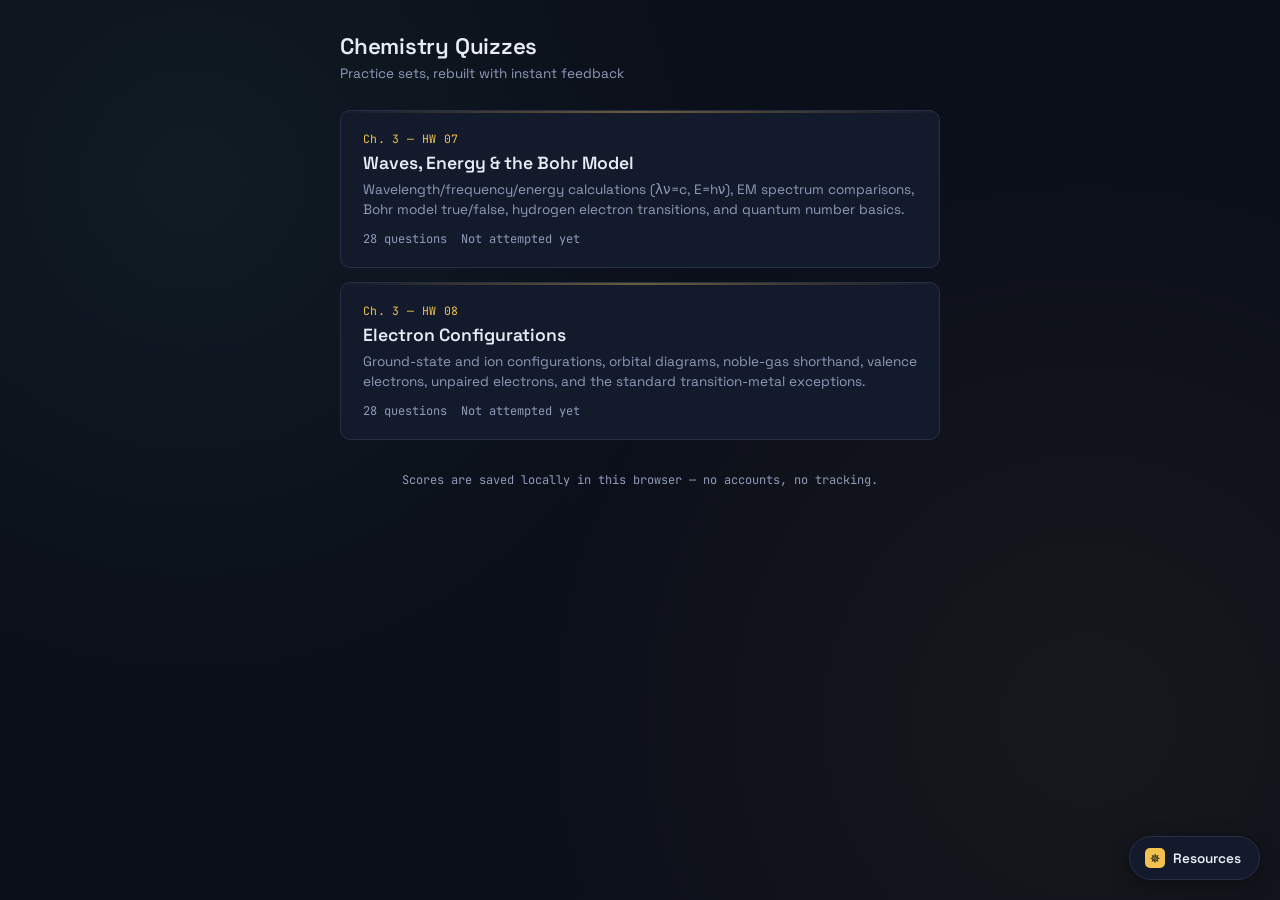
==== index.html @ de190e1b "Add files via upload" ====
<!DOCTYPE html>
<html lang="en">
<head>
<meta charset="UTF-8">
<meta name="viewport" content="width=device-width, initial-scale=1.0">
<title>Chemistry Quizzes</title>
<link rel="preconnect" href="https://fonts.googleapis.com">
<link rel="preconnect" href="https://fonts.gstatic.com" crossorigin>
<link href="https://fonts.googleapis.com/css2?family=Space+Grotesk:wght@400;500;600;700&family=JetBrains+Mono:wght@400;500;600;700&display=swap" rel="stylesheet">
<link rel="stylesheet" href="assets/quiz-style.css">
</head>
<body>
<div class="wrap">
  <header>
    <div class="title-block">
      <h1>Chemistry Quizzes</h1>
      <p>Practice sets, rebuilt with instant feedback</p>
    </div>
  </header>

  <div class="quiz-list" id="quizList"></div>

  <footer style="margin-top:32px;">Scores are saved locally in this browser &mdash; no accounts, no tracking.</footer>
</div>

<script>const ASSET_BASE = 'assets/';</script>
<script src="assets/quiz-engine.js"></script>
<script>
initResources();

const QUIZZES = [
  {
    chapter: 'Ch. 3 \u2014 HW 07',
    title: 'Waves, Energy & the Bohr Model',
    desc: 'Wavelength/frequency/energy calculations (\u03bb\u03bd=c, E=h\u03bd), EM spectrum comparisons, Bohr model true/false, hydrogen electron transitions, and quantum number basics.',
    href: 'quizzes/hw07-waves-bohr-quantum.html',
    count: 28,
    storageKey: 'wavesBohrQuizBest'
  },
  {
    chapter: 'Ch. 3 \u2014 HW 08',
    title: 'Electron Configurations',
    desc: 'Ground-state and ion configurations, orbital diagrams, noble-gas shorthand, valence electrons, unpaired electrons, and the standard transition-metal exceptions.',
    href: 'quizzes/hw08-electron-configurations.html',
    count: 28,
    storageKey: 'electronQuiz28Best'
  }
];

const list = document.getElementById('quizList');
list.innerHTML = QUIZZES.map(q => {
  const best = parseInt(localStorage.getItem(q.storageKey) || '0');
  return `
    <a class="quiz-card" href="${q.href}">
      <div class="chapter">${q.chapter}</div>
      <h2>${q.title}</h2>
      <p>${q.desc}</p>
      <div class="meta">
        <span>${q.count} questions</span>
        ${best > 0 ? `<span class="best-tag">Best: ${best} / ${q.count}</span>` : '<span>Not attempted yet</span>'}
      </div>
    </a>
  `;
}).join('');
</script>
</body>
</html>
---- assets/quiz-style.css ----
:root {
  --bg: #0b0f1a;
  --bg-deep: #06090f;
  --surface: #131a2b;
  --surface-2: #1b2338;
  --border: #262f47;
  --text: #e7ebf3;
  --text-dim: #8f9bb8;
  --accent: #5ee1c9;
  --accent-dim: #3aa992;
  --wrong: #f26d6d;
  --wrong-dim: #7a3a3a;
  --orbit: #f2c14e;
  --radius: 10px;
  --font-display: 'Space Grotesk', system-ui, sans-serif;
  --font-mono: 'JetBrains Mono', 'Courier New', monospace;
}

* { box-sizing: border-box; }

html, body {
  margin: 0; padding: 0;
  background: var(--bg);
  color: var(--text);
  font-family: var(--font-display);
  min-height: 100vh;
}

body {
  background-image:
    radial-gradient(circle at 15% 20%, rgba(94,225,201,0.06) 0%, transparent 40%),
    radial-gradient(circle at 85% 80%, rgba(242,193,78,0.05) 0%, transparent 45%);
}

.wrap { max-width: 640px; margin: 0 auto; padding: 32px 20px 64px; }

a { color: var(--accent); }

/* ---------- header ---------- */
header { display: flex; align-items: baseline; justify-content: space-between; margin-bottom: 28px; gap: 12px; flex-wrap: wrap; }
header .title-block h1 { font-size: 1.4rem; font-weight: 600; margin: 0 0 4px; letter-spacing: -0.01em; }
header .title-block p { margin: 0; color: var(--text-dim); font-size: 0.85rem; }
.back-link { font-family: var(--font-mono); font-size: 0.78rem; color: var(--text-dim); text-decoration: none; display: inline-block; margin-bottom: 14px; }
.back-link:hover { color: var(--accent); }

.score-pill {
  font-family: var(--font-mono); font-size: 0.85rem; background: var(--surface);
  border: 1px solid var(--border); border-radius: 999px; padding: 6px 14px;
  color: var(--accent); white-space: nowrap;
}

.progress-track { height: 4px; background: var(--surface-2); border-radius: 999px; overflow: hidden; margin-bottom: 28px; }
.progress-fill { height: 100%; background: linear-gradient(90deg, var(--accent-dim), var(--accent)); width: 0%; transition: width 0.35s ease; }

/* ---------- card ---------- */
.card { background: var(--surface); border: 1px solid var(--border); border-radius: var(--radius); padding: 28px 24px; position: relative; overflow: hidden; }
.card::before { content: ""; position: absolute; top: 0; left: 0; right: 0; height: 2px; background: linear-gradient(90deg, transparent, var(--orbit), transparent); opacity: 0.5; }

.q-number { font-family: var(--font-mono); font-size: 0.75rem; color: var(--text-dim); letter-spacing: 0.04em; margin-bottom: 10px; }
.q-tag { display: inline-block; font-family: var(--font-mono); font-size: 0.68rem; color: var(--orbit); border: 1px solid var(--orbit); border-radius: 999px; padding: 2px 9px; margin-bottom: 10px; opacity: 0.85; }
.q-text { font-size: 1.08rem; line-height: 1.5; margin: 0 0 20px; font-weight: 500; }
.q-text .chem { font-family: var(--font-mono); color: var(--orbit); }
.q-given { font-family: var(--font-mono); font-size: 0.82rem; color: var(--text-dim); background: var(--surface-2); border: 1px solid var(--border); border-radius: 8px; padding: 10px 14px; margin: -10px 0 18px; line-height: 1.6; }

/* ---------- single-choice options ---------- */
.options { display: flex; flex-direction: column; gap: 10px; }
.option {
  display: flex; align-items: center; gap: 12px; text-align: left; width: 100%;
  background: var(--surface-2); border: 1px solid var(--border); border-radius: 8px;
  padding: 13px 16px; color: var(--text); font-family: var(--font-mono); font-size: 0.92rem;
  cursor: pointer; transition: border-color 0.15s ease, background 0.15s ease, transform 0.1s ease;
}
.option:hover:not(:disabled) { border-color: var(--accent-dim); transform: translateX(2px); }
.option:disabled { cursor: default; }
.option .letter {
  flex-shrink: 0; width: 22px; height: 22px; border-radius: 5px; background: var(--bg-deep);
  border: 1px solid var(--border); display: flex; align-items: center; justify-content: center;
  font-size: 0.72rem; color: var(--text-dim);
}
.option.correct { border-color: var(--accent); background: rgba(94, 225, 201, 0.12); }
.option.correct .letter { background: var(--accent); color: var(--bg-deep); border-color: var(--accent); }
.option.incorrect { border-color: var(--wrong); background: rgba(242, 109, 109, 0.1); }
.option.incorrect .letter { background: var(--wrong); color: var(--bg-deep); border-color: var(--wrong); }
.option.dim { opacity: 0.45; }

/* ---------- match-type rows ---------- */
.match-rows { display: flex; flex-direction: column; gap: 12px; }
.match-row { display: flex; align-items: center; gap: 12px; background: var(--surface-2); border: 1px solid var(--border); border-radius: 8px; padding: 10px 14px; }
.match-row.correct { border-color: var(--accent); background: rgba(94, 225, 201, 0.1); }
.match-row.incorrect { border-color: var(--wrong); background: rgba(242, 109, 109, 0.08); }
.match-row .term { font-family: var(--font-mono); color: var(--orbit); min-width: 64px; font-size: 0.95rem; }
.match-row select {
  flex: 1; background: var(--bg-deep); color: var(--text); border: 1px solid var(--border);
  border-radius: 6px; padding: 9px 10px; font-family: var(--font-mono); font-size: 0.85rem;
}
.match-row select:disabled { opacity: 0.85; }
.match-row .check-icon { width: 18px; text-align: center; font-family: var(--font-mono); font-size: 0.85rem; }

/* ---------- multi-select statements ---------- */
.stmt-list { display: flex; flex-direction: column; gap: 10px; }
.stmt {
  display: flex; align-items: flex-start; gap: 12px; background: var(--surface-2);
  border: 1px solid var(--border); border-radius: 8px; padding: 12px 14px; cursor: pointer;
}
.stmt .box {
  flex-shrink: 0; width: 20px; height: 20px; border-radius: 5px; border: 1px solid var(--border);
  background: var(--bg-deep); margin-top: 1px; display: flex; align-items: center; justify-content: center;
  font-size: 0.7rem; color: var(--accent);
}
.stmt.selected .box { border-color: var(--accent); }
.stmt.selected .box::after { content: "\2713"; }
.stmt span.label { font-size: 0.9rem; line-height: 1.45; }
.stmt.correct { border-color: var(--accent); background: rgba(94, 225, 201, 0.1); }
.stmt.incorrect { border-color: var(--wrong); background: rgba(242, 109, 109, 0.08); }

/* ---------- calc (free numeric entry) ---------- */
.calc-row { display: flex; align-items: center; gap: 10px; }
.calc-row input {
  flex: 1; background: var(--surface-2); color: var(--text); border: 1px solid var(--border);
  border-radius: 8px; padding: 13px 14px; font-family: var(--font-mono); font-size: 0.95rem;
}
.calc-row input:focus { outline: none; border-color: var(--accent-dim); }
.calc-row .unit { font-family: var(--font-mono); color: var(--text-dim); font-size: 0.9rem; white-space: nowrap; }
.calc-row.correct input { border-color: var(--accent); background: rgba(94, 225, 201, 0.1); }
.calc-row.incorrect input { border-color: var(--wrong); background: rgba(242, 109, 109, 0.08); }

.check-btn {
  margin-top: 18px; width: 100%; background: var(--surface-2); color: var(--accent);
  border: 1px solid var(--accent-dim); border-radius: 8px; padding: 12px; font-family: var(--font-display);
  font-weight: 600; font-size: 0.9rem; cursor: pointer;
}
.check-btn:hover { background: rgba(94,225,201,0.08); }

.feedback { margin-top: 18px; padding: 14px 16px; border-radius: 8px; font-size: 0.88rem; line-height: 1.5; display: none; }
.feedback.show { display: block; }
.feedback.right { background: rgba(94, 225, 201, 0.08); border: 1px solid var(--accent-dim); color: var(--accent); }
.feedback.wrong { background: rgba(242, 109, 109, 0.08); border: 1px solid var(--wrong-dim); color: #ffb3b3; }
.feedback .note { color: var(--text-dim); display: block; margin-top: 4px; }

.next-btn {
  margin-top: 18px; width: 100%; background: var(--accent); color: var(--bg-deep); border: none;
  border-radius: 8px; padding: 13px; font-family: var(--font-display); font-weight: 600; font-size: 0.95rem;
  cursor: pointer; display: none;
}
.next-btn.show { display: block; }
.next-btn:hover { background: #74e9d3; }

/* ---------- summary ---------- */
.summary { text-align: center; }
.summary .big-score { font-family: var(--font-mono); font-size: 3rem; font-weight: 700; color: var(--accent); margin: 10px 0 4px; }
.summary .pct { color: var(--text-dim); margin-bottom: 22px; }
.summary .missed { text-align: left; background: var(--surface-2); border: 1px solid var(--border); border-radius: 8px; padding: 16px 18px; margin-bottom: 20px; font-size: 0.85rem; }
.summary .missed h3 { font-size: 0.8rem; color: var(--text-dim); margin: 0 0 10px; font-weight: 500; }
.summary .missed li { font-family: var(--font-mono); margin-bottom: 8px; line-height: 1.5; list-style: none; }
.summary .missed li span.ans { color: var(--accent); }

.restart-btn, .miss-btn, .home-btn {
  background: var(--surface-2); color: var(--text); border: 1px solid var(--border); border-radius: 8px;
  padding: 12px 20px; font-family: var(--font-display); font-weight: 600; cursor: pointer; font-size: 0.9rem;
  margin: 4px; text-decoration: none; display: inline-block;
}
.restart-btn:hover, .miss-btn:hover, .home-btn:hover { border-color: var(--accent-dim); }

.best { text-align: center; color: var(--text-dim); font-size: 0.8rem; margin-top: 24px; font-family: var(--font-mono); }
footer { text-align: center; color: var(--text-dim); font-size: 0.75rem; margin-top: 36px; font-family: var(--font-mono); }

/* ---------- resources button + modal ---------- */
.resources-btn {
  position: fixed;
  right: 20px;
  bottom: 20px;
  z-index: 40;
  display: flex;
  align-items: center;
  gap: 8px;
  background: var(--surface);
  color: var(--text);
  border: 1px solid var(--border);
  border-radius: 999px;
  padding: 11px 18px 11px 15px;
  font-family: var(--font-display);
  font-weight: 600;
  font-size: 0.85rem;
  cursor: pointer;
  box-shadow: 0 4px 18px rgba(0,0,0,0.35);
  transition: border-color 0.15s ease, transform 0.1s ease;
}
.resources-btn:hover { border-color: var(--accent-dim); transform: translateY(-1px); }
.resources-btn .ico {
  width: 20px; height: 20px; border-radius: 5px; background: var(--orbit); color: var(--bg-deep);
  display: flex; align-items: center; justify-content: center; font-size: 0.8rem; flex-shrink: 0;
}

.modal-overlay {
  position: fixed; inset: 0; background: rgba(6,9,15,0.72);
  display: none; align-items: center; justify-content: center;
  z-index: 100; padding: 20px;
}
.modal-overlay.show { display: flex; }

.modal-box {
  background: var(--surface); border: 1px solid var(--border); border-radius: var(--radius);
  max-width: 480px; width: 100%; max-height: 82vh; overflow-y: auto;
  padding: 22px 22px 18px;
  position: relative;
}
.modal-box h3 { margin: 0 0 4px; font-size: 1.05rem; font-weight: 600; }
.modal-box .sub { color: var(--text-dim); font-size: 0.82rem; margin: 0 0 16px; }
.modal-close {
  position: absolute; top: 14px; right: 14px; background: var(--surface-2); border: 1px solid var(--border);
  color: var(--text-dim); border-radius: 6px; width: 26px; height: 26px; cursor: pointer; font-size: 0.9rem;
  line-height: 1; display: flex; align-items: center; justify-content: center;
}
.modal-close:hover { color: var(--text); border-color: var(--accent-dim); }

.resource-item {
  display: flex; align-items: center; gap: 12px; width: 100%; text-align: left;
  background: var(--surface-2); border: 1px solid var(--border); border-radius: 8px;
  padding: 12px 14px; color: var(--text); cursor: pointer; margin-bottom: 10px;
  font-family: var(--font-display); font-size: 0.9rem;
}
.resource-item:hover { border-color: var(--accent-dim); }
.resource-item .thumb {
  width: 40px; height: 40px; border-radius: 6px; background: var(--bg-deep); flex-shrink: 0;
  display: flex; align-items: center; justify-content: center; font-size: 1.1rem; overflow: hidden;
}
.resource-item .thumb img { width: 100%; height: 100%; object-fit: cover; }
.resource-item .meta { display: flex; flex-direction: column; gap: 2px; }
.resource-item .meta .name { font-weight: 600; }
.resource-item .meta .type { font-family: var(--font-mono); font-size: 0.72rem; color: var(--text-dim); }

.lightbox-overlay {
  position: fixed; inset: 0; background: rgba(6,9,15,0.9);
  display: none; align-items: center; justify-content: center; z-index: 110; padding: 24px;
}
.lightbox-overlay.show { display: flex; }
.lightbox-overlay img { max-width: 100%; max-height: 90vh; border-radius: 8px; border: 1px solid var(--border); background: #fff; }
.lightbox-close {
  position: absolute; top: 20px; right: 20px; background: var(--surface); border: 1px solid var(--border);
  color: var(--text); border-radius: 6px; width: 34px; height: 34px; cursor: pointer; font-size: 1rem;
  display: flex; align-items: center; justify-content: center;
}

/* ---------- homepage ---------- */
.quiz-list { display: flex; flex-direction: column; gap: 14px; }
.quiz-card {
  display: block; background: var(--surface); border: 1px solid var(--border); border-radius: var(--radius);
  padding: 20px 22px; text-decoration: none; color: var(--text); position: relative; overflow: hidden;
  transition: border-color 0.15s ease, transform 0.1s ease;
}
.quiz-card::before { content: ""; position: absolute; top: 0; left: 0; right: 0; height: 2px; background: linear-gradient(90deg, transparent, var(--orbit), transparent); opacity: 0.4; }
.quiz-card:hover { border-color: var(--accent-dim); transform: translateX(3px); }
.quiz-card .chapter { font-family: var(--font-mono); font-size: 0.72rem; color: var(--orbit); letter-spacing: 0.03em; margin-bottom: 6px; }
.quiz-card h2 { font-size: 1.1rem; margin: 0 0 6px; font-weight: 600; }
.quiz-card p { margin: 0 0 10px; color: var(--text-dim); font-size: 0.85rem; line-height: 1.5; }
.quiz-card .meta { font-family: var(--font-mono); font-size: 0.75rem; color: var(--text-dim); display: flex; gap: 14px; }
.quiz-card .meta .best-tag { color: var(--accent); }

@media (max-width: 420px) {
  .card { padding: 22px 16px; }
  .summary .big-score { font-size: 2.4rem; }
  .match-row { flex-wrap: wrap; }
  .match-row .term { min-width: 100%; }
}
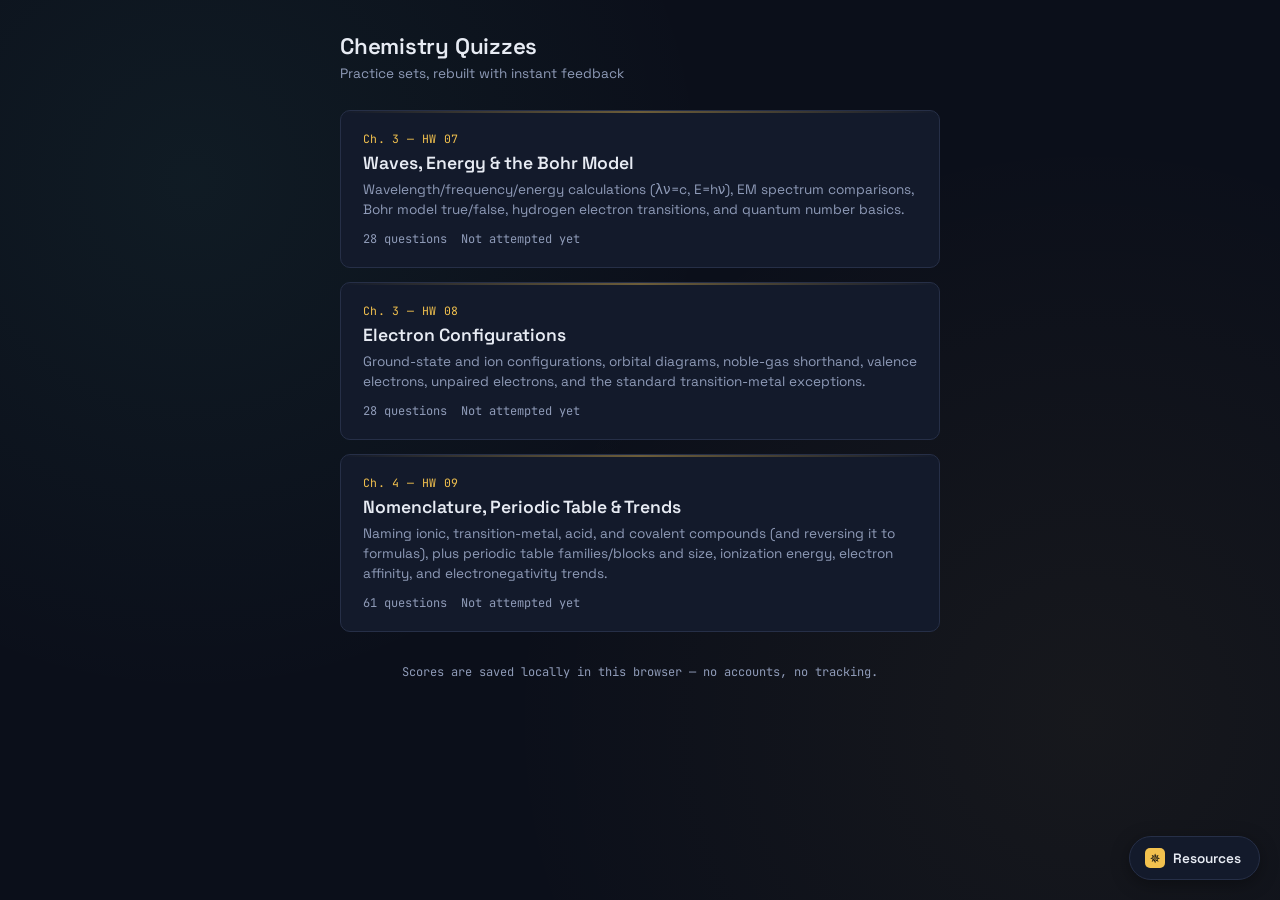
==== commit e372039a: "Add files via upload" ====
--- a/index.html
+++ b/index.html
@@ -44,6 +44,14 @@
     href: 'quizzes/hw08-electron-configurations.html',
     count: 28,
     storageKey: 'electronQuiz28Best'
+  },
+  {
+    chapter: 'Ch. 4 — HW 09',
+    title: 'Nomenclature, Periodic Table & Trends',
+    desc: 'Naming ionic, transition-metal, acid, and covalent compounds (and reversing it to formulas), plus periodic table families/blocks and size, ionization energy, electron affinity, and electronegativity trends.',
+    href: 'quizzes/hw09-nomenclature-periodic-trends.html',
+    count: 61,
+    storageKey: 'hw09NomenclatureBest'
   }
 ];
 
--- a/assets/quiz-style.css
+++ b/assets/quiz-style.css
@@ -124,6 +124,21 @@
 .calc-row.correct input { border-color: var(--accent); background: rgba(94, 225, 201, 0.1); }
 .calc-row.incorrect input { border-color: var(--wrong); background: rgba(242, 109, 109, 0.08); }
 
+/* ---------- fill (multi-blank free text entry) ---------- */
+.fill-rows { display: flex; flex-direction: column; gap: 12px; }
+.fill-row { display: flex; align-items: center; gap: 12px; }
+.fill-row .fill-label {
+  font-family: var(--font-mono); color: var(--orbit); min-width: 108px; font-size: 0.9rem; flex-shrink: 0;
+}
+.fill-row input {
+  flex: 1; background: var(--surface-2); color: var(--text); border: 1px solid var(--border);
+  border-radius: 8px; padding: 12px 14px; font-family: var(--font-display); font-size: 0.9rem;
+}
+.fill-row input:focus { outline: none; border-color: var(--accent-dim); }
+.fill-row.correct input { border-color: var(--accent); background: rgba(94, 225, 201, 0.1); }
+.fill-row.incorrect input { border-color: var(--wrong); background: rgba(242, 109, 109, 0.08); }
+.fill-row .check-icon { width: 18px; text-align: center; font-family: var(--font-mono); font-size: 0.85rem; flex-shrink: 0; }
+
 .check-btn {
   margin-top: 18px; width: 100%; background: var(--surface-2); color: var(--accent);
   border: 1px solid var(--accent-dim); border-radius: 8px; padding: 12px; font-family: var(--font-display);
@@ -144,6 +159,26 @@
 }
 .next-btn.show { display: block; }
 .next-btn:hover { background: #74e9d3; }
+
+/* ---------- per-question notes ---------- */
+.notes-widget { margin: -6px 0 18px; }
+.notes-toggle {
+  display: inline-flex; align-items: center; gap: 7px; background: transparent;
+  border: 1px solid var(--border); color: var(--text-dim); border-radius: 999px;
+  padding: 6px 13px; font-family: var(--font-display); font-size: 0.78rem; font-weight: 600;
+  cursor: pointer; transition: border-color 0.15s ease, color 0.15s ease;
+}
+.notes-toggle:hover { border-color: var(--accent-dim); color: var(--text); }
+.notes-toggle .notes-icon { font-size: 0.85rem; }
+.notes-toggle .notes-dot { width: 6px; height: 6px; border-radius: 50%; background: var(--orbit); display: inline-block; }
+.notes-box { margin-top: 10px; }
+.notes-box textarea {
+  width: 100%; min-height: 72px; background: var(--surface-2); color: var(--text);
+  border: 1px solid var(--border); border-radius: 8px; padding: 11px 13px;
+  font-family: var(--font-display); font-size: 0.88rem; line-height: 1.5; resize: vertical;
+}
+.notes-box textarea:focus { outline: none; border-color: var(--accent-dim); }
+.notes-status { font-family: var(--font-mono); font-size: 0.72rem; color: var(--text-dim); margin-top: 6px; min-height: 1em; }
 
 /* ---------- summary ---------- */
 .summary { text-align: center; }
@@ -261,4 +296,6 @@
   .summary .big-score { font-size: 2.4rem; }
   .match-row { flex-wrap: wrap; }
   .match-row .term { min-width: 100%; }
-}
+  .fill-row { flex-wrap: wrap; }
+  .fill-row .fill-label { min-width: 100%; }
+}
